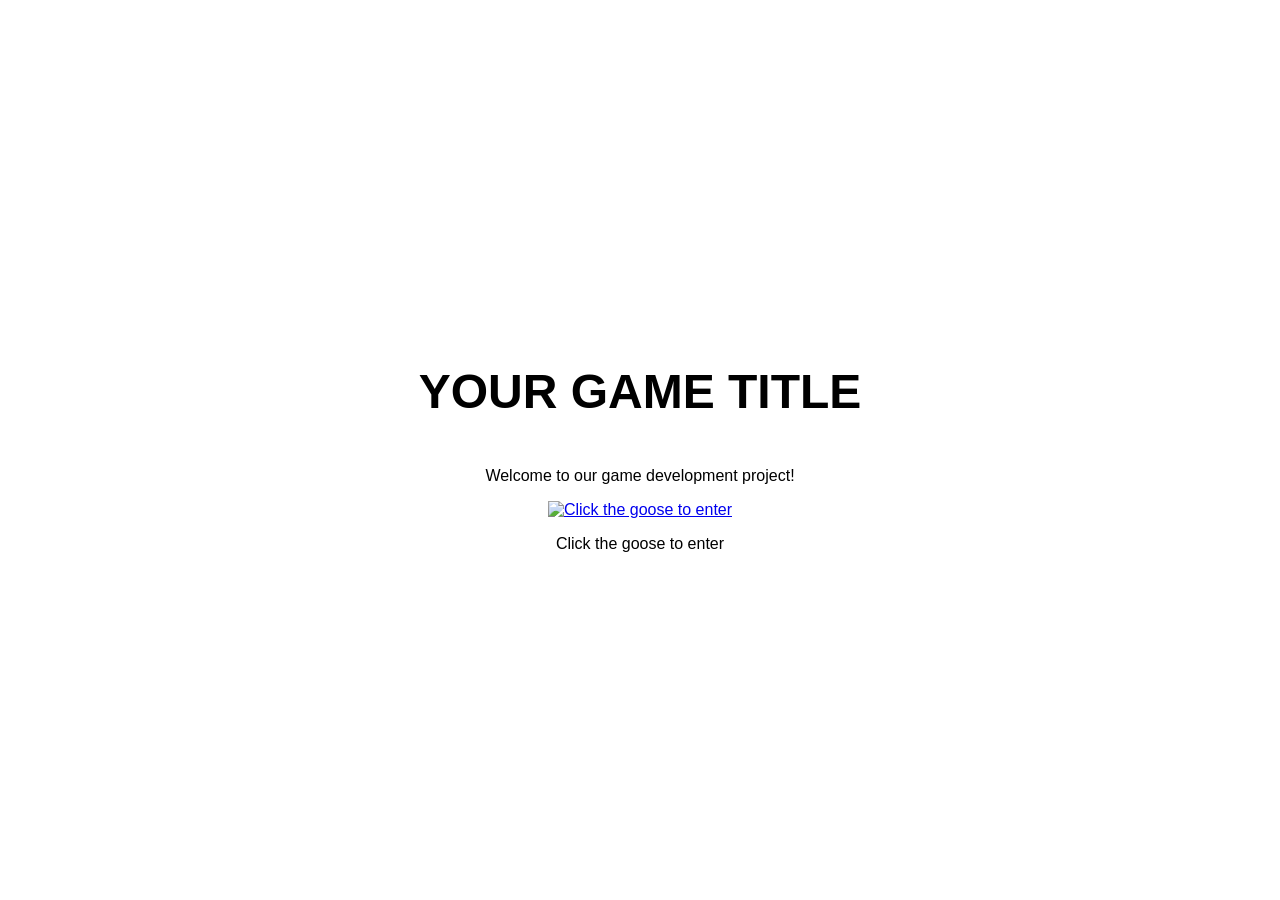
==== index.html @ 3ee68b10 "updated main screen + add document page" ====
<!DOCTYPE html>
<html lang="en">
<head>
    <meta charset="UTF-8">
    <meta name="viewport" content="width=device-width, initial-scale=1.0">
    <title>Our Game</title>
    <link rel="stylesheet" href="style.css">
</head>

<body>

    <main class="title-screen">

        <h1>YOUR GAME TITLE</h1>

        <p>Welcome to our game development project!</p>

        <a href="documents.html" class="goose-link">
            <img src="images/goose.png"
                 alt="Click the goose to enter"
                 class="goose-image">
        </a>

        <p>Click the goose to enter</p>

    </main>

</body>
</html>
---- style.css ----
/* General website settings */

* {
    box-sizing: border-box;
}

body {
    margin: 0;
    font-family: Arial, sans-serif;
}

/* TITLE SCREEN */

.title-screen {
    min-height: 100vh;
    display: flex;
    flex-direction: column;
    align-items: center;
    justify-content: center;
    text-align: center;
}

.title-screen h1 {
    font-size: 48px;
}

.goose-image {
    width: 250px;
    height: auto;
    cursor: pointer;
}

.goose-image:hover {
    transform: scale(1.05);
}

/* DOCUMENTS PAGE */

.documents-page {
    min-height: 100vh;
    padding: 30px;
}

.documents-page h1 {
    text-align: center;
}

/* TAB NAVIGATION */

.tab-container {
    display: flex;
    justify-content: center;
    flex-wrap: wrap;
    gap: 8px;
    margin: 30px 0;
}

.tab {
    padding: 12px 20px;
    border: 1px solid #888;
    cursor: pointer;
    background: #eeeeee;
    font-size: 15px;
}

.tab.active {
    background: #444444;
    color: white;
}

/* DOCUMENT CONTENT */

.document-content {
    display: none;
    padding: 25px;
    min-height: 400px;
    border: 1px solid #888;
}

.document-content.active {
    display: block;
}

/* BACK LINK */

.back-link {
    display: inline-block;
    margin-top: 25px;
    text-decoration: none;
}
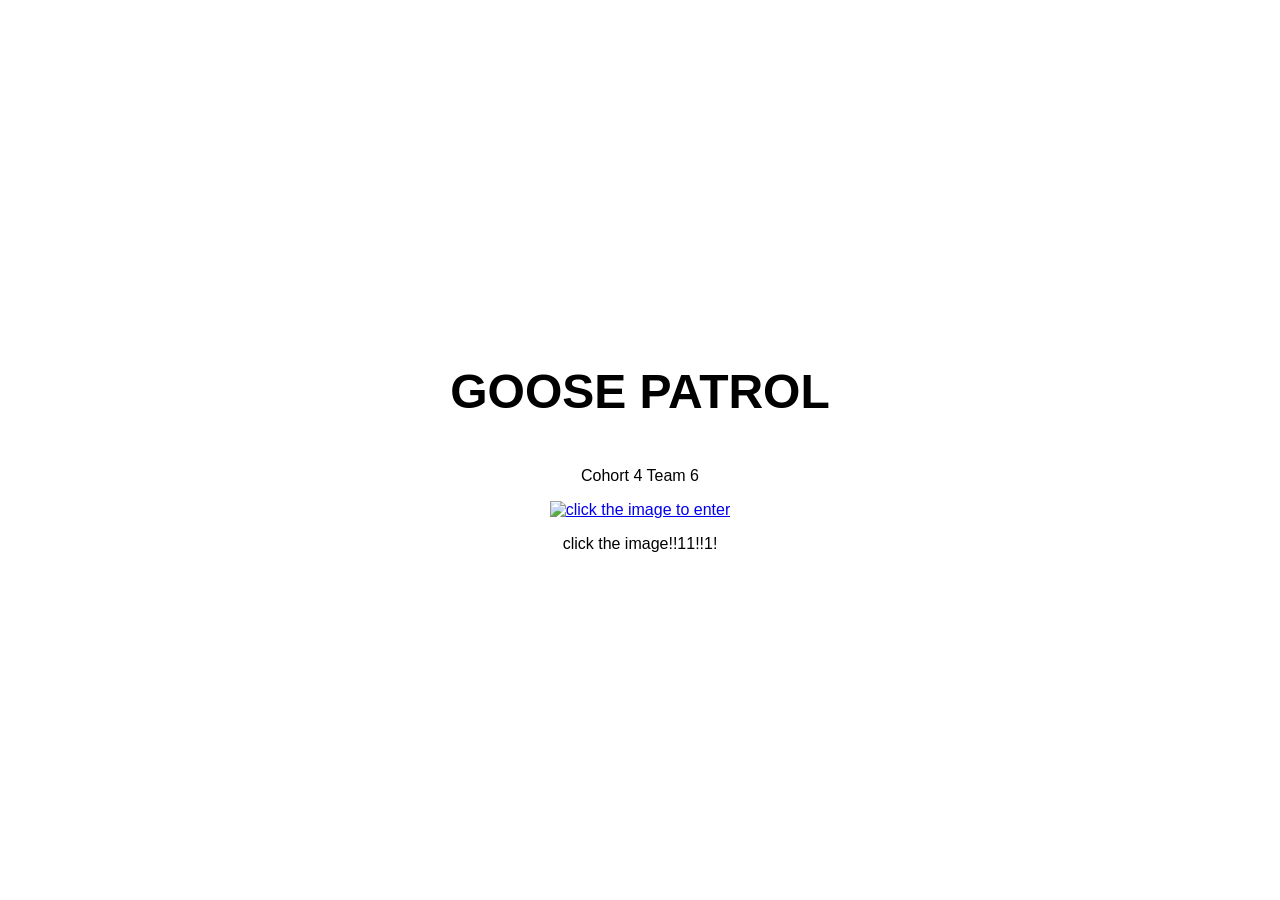
==== commit 9309da78: "update document tabs + labels" ====
--- a/index.html
+++ b/index.html
@@ -11,17 +11,17 @@
 
     <main class="title-screen">
 
-        <h1>YOUR GAME TITLE</h1>
+        <h1>GOOSE PATROL</h1>
 
-        <p>Welcome to our game development project!</p>
+        <p>Cohort 4 Team 6</p>
 
         <a href="documents.html" class="goose-link">
             <img src="images/goose.png"
-                 alt="Click the goose to enter"
+                 alt="click the image to enter"
                  class="goose-image">
         </a>
 
-        <p>Click the goose to enter</p>
+        <p>click the image!!11!!1!</p>
 
     </main>
 
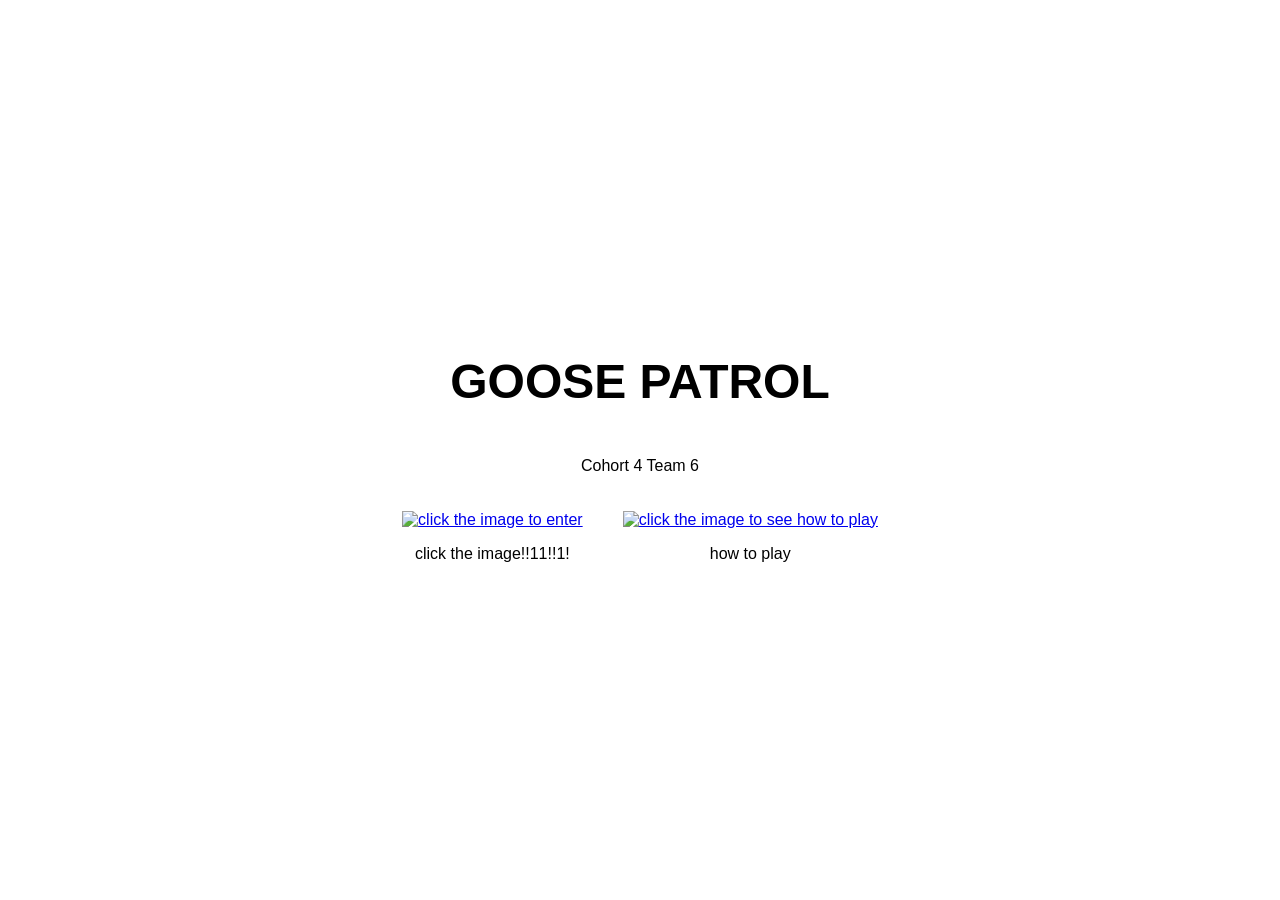
==== commit 5cadd248: "add controls page" ====
--- a/index.html
+++ b/index.html
@@ -15,16 +15,29 @@
 
         <p>Cohort 4 Team 6</p>
 
-        <a href="documents.html" class="goose-link">
-            <img src="images/goose.png"
-                 alt="click the image to enter"
-                 class="goose-image">
-        </a>
+        <div class="link-row">
 
-        <p>click the image!!11!!1!</p>
+            <div class="link-item">
+                <a href="documents.html" class="goose-link">
+                    <img src="images/goose.png"
+                         alt="click the image to enter"
+                         class="goose-image">
+                </a>
+                <p>click the image!!11!!1!</p>
+            </div>
+
+            <div class="link-item">
+                <a href="controls.html" class="goose-link">
+                    <img src="images/controls.png"
+                         alt="click the image to see how to play"
+                         class="goose-image">
+                </a>
+                <p>how to play</p>
+            </div>
+
+        </div>
 
     </main>
 
 </body>
-</html>
-
+</html>
--- a/style.css
+++ b/style.css
@@ -1,4 +1,3 @@
-
 /* General website settings */
 
 * {
@@ -33,6 +32,57 @@
 
 .goose-image:hover {
     transform: scale(1.05);
+}
+
+/* TITLE SCREEN LINKS */
+
+.link-row {
+    display: flex;
+    flex-wrap: wrap;
+    justify-content: center;
+    gap: 40px;
+    margin-top: 20px;
+}
+
+.link-item {
+    display: flex;
+    flex-direction: column;
+    align-items: center;
+}
+
+/* CONTROLS PAGE */
+
+.controls-page {
+    min-height: 100vh;
+    padding: 30px;
+    max-width: 800px;
+    margin: 0 auto;
+}
+
+.controls-page h1 {
+    text-align: center;
+}
+
+.info-block {
+    margin: 25px 0;
+    padding: 20px;
+    border: 1px solid #888;
+}
+
+.controls-table {
+    width: 100%;
+    border-collapse: collapse;
+}
+
+.controls-table th,
+.controls-table td {
+    border: 1px solid #888;
+    padding: 10px;
+    text-align: left;
+}
+
+.controls-table th {
+    background: #eeeeee;
 }
 
 /* DOCUMENTS PAGE */
@@ -88,4 +138,4 @@
     display: inline-block;
     margin-top: 25px;
     text-decoration: none;
-}
+}
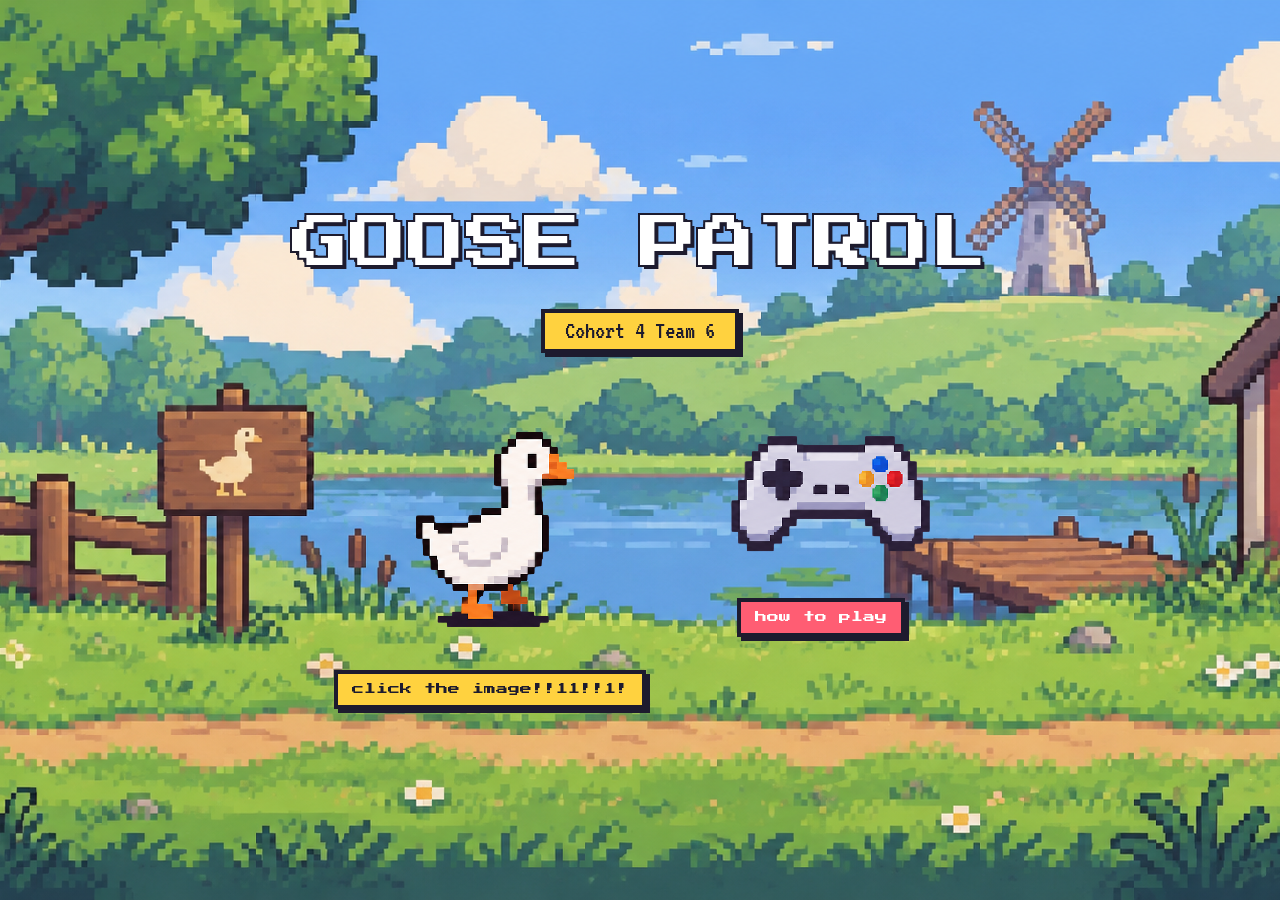
==== commit 97dfe03d: "added styling to website and more images for styling" ====
--- a/index.html
+++ b/index.html
@@ -4,6 +4,9 @@
     <meta charset="UTF-8">
     <meta name="viewport" content="width=device-width, initial-scale=1.0">
     <title>Our Game</title>
+    <link rel="preconnect" href="https://fonts.googleapis.com">
+    <link rel="preconnect" href="https://fonts.gstatic.com" crossorigin>
+    <link href="https://fonts.googleapis.com/css2?family=Press+Start+2P&family=VT323&display=swap" rel="stylesheet">
     <link rel="stylesheet" href="style.css">
 </head>
 
@@ -19,18 +22,20 @@
 
             <div class="link-item">
                 <a href="documents.html" class="goose-link">
-                    <img src="images/goose.png"
-                         alt="click the image to enter"
-                         class="goose-image">
+                    <span class="sprite">
+                        <img src="images/goose1.png" alt="click the image to enter" class="frame frame-a">
+                        <img src="images/goose2.png" alt="" aria-hidden="true" class="frame frame-b">
+                    </span>
                 </a>
                 <p>click the image!!11!!1!</p>
             </div>
 
             <div class="link-item">
                 <a href="controls.html" class="goose-link">
-                    <img src="images/controls.png"
-                         alt="click the image to see how to play"
-                         class="goose-image">
+                    <span class="sprite">
+                        <img src="images/control1.png" alt="click the image to see how to play" class="frame frame-a">
+                        <img src="images/control2.png" alt="" aria-hidden="true" class="frame frame-b">
+                    </span>
                 </a>
                 <p>how to play</p>
             </div>
--- a/style.css
+++ b/style.css
@@ -1,15 +1,52 @@
-/* General website settings */
-
-* {
-    box-sizing: border-box;
-}
+/* GOOSE PATROL - 16-bit theme. Fonts (Press Start 2P + VT323) are linked in each page's <head>. */
+
+:root {
+    --sky: #5ec8f2;
+    --grass: #7bd14a;
+    --grass-dark: #3f8f2f;
+    --sunny: #ffd23f;
+    --peach: #ff9f6b;
+    --coral: #ff5d73;
+    --pudding: #e8a33d;
+    --ink: #1d1b2e;
+    --ink-soft: #4b4a63;
+    --card: #fff8e1;
+    --border: #1d1b2e;
+    --shadow: 8px 8px 0 var(--border);
+    --shadow-small: 4px 4px 0 var(--border);
+    --font-display: "Press Start 2P", "Courier New", monospace;
+    --font-body: "VT323", "Courier New", monospace;
+}
+
+* { box-sizing: border-box; }
+
+img { image-rendering: pixelated; }
 
 body {
     margin: 0;
-    font-family: Arial, sans-serif;
-}
-
-/* TITLE SCREEN */
+    font-family: var(--font-body);
+    font-size: 1.45rem;
+    line-height: 1.25;
+    color: var(--ink);
+    background: var(--sky) url("images/background.png") center / cover no-repeat fixed;
+    image-rendering: pixelated;
+}
+
+h1, h2, h3, h4 { font-family: var(--font-display); line-height: 1.5; font-weight: 400; }
+
+h1 {
+    font-size: clamp(1.4rem, 5vw, 2.6rem);
+    color: #fff;
+    text-shadow: 4px 4px 0 var(--ink), -2px -2px 0 var(--ink), 2px -2px 0 var(--ink), -2px 2px 0 var(--ink);
+}
+h2 { font-size: 1.1rem; }
+h3 { font-size: 0.9rem; }
+h4 { font-size: 0.8rem; }
+
+a { color: #1c5fd1; }
+a:focus-visible, .tab:focus-visible { outline: 4px solid var(--coral); outline-offset: 4px; }
+
+/* ---------- Title screen ---------- */
 
 .title-screen {
     min-height: 100vh;
@@ -18,124 +55,254 @@
     align-items: center;
     justify-content: center;
     text-align: center;
-}
-
-.title-screen h1 {
-    font-size: 48px;
-}
-
-.goose-image {
-    width: 250px;
-    height: auto;
+    padding: 30px 20px 60px;
+}
+
+.title-screen h1 { font-size: clamp(1.8rem, 7vw, 3.6rem); margin-bottom: 0.4em; }
+
+.title-screen > p {
+    font-size: 1.6rem;
+    background: var(--sunny);
+    border: 4px solid var(--border);
+    padding: 2px 20px;
+    box-shadow: var(--shadow-small);
+    margin-top: 0;
+}
+
+.link-row { display: flex; flex-wrap: wrap; justify-content: center; gap: 50px; margin-top: 30px; }
+
+.link-item { position: relative; display: flex; flex-direction: column; align-items: center; }
+
+.goose-link { display: inline-block; }
+
+/* two-frame sprite: frame 2 sits on top and blinks on and off */
+.sprite { position: relative; display: block; width: 250px; }
+.sprite .frame { display: block; width: 100%; height: auto; }
+.sprite .frame-a { animation: sprite-flip-a 0.8s steps(1, end) infinite; }
+.sprite .frame-b {
+    position: absolute;
+    inset: 0;
+    opacity: 0;
+    animation: sprite-flip-b 0.8s steps(1, end) infinite;
+}
+.goose-link:hover .frame,
+.goose-link:focus-visible .frame { animation-duration: 0.3s; }
+.goose-link:hover .sprite { transform: translateY(-8px); }
+
+/* the two frames take turns: A is shown first half, B second half */
+@keyframes sprite-flip-a {
+    0%   { opacity: 1; }
+    50%  { opacity: 0; }
+}
+@keyframes sprite-flip-b {
+    0%   { opacity: 0; }
+    50%  { opacity: 1; }
+}
+
+.link-item p {
+    font-family: var(--font-display);
+    font-size: 0.75rem;
+    background: var(--sunny);
+    border: 4px solid var(--border);
+    padding: 8px 14px;
+    box-shadow: var(--shadow-small);
+    margin: 16px 0 0;
+}
+.link-item:nth-child(2) p { background: var(--coral); color: #fff; }
+
+/* ---------- Controls page ---------- */
+
+.controls-page, .documents-page { min-height: 100vh; padding: 40px 20px 70px; margin: 0 auto; }
+.controls-page { max-width: 820px; }
+.documents-page { max-width: 1200px; }
+.controls-page h1, .documents-page h1 { text-align: center; }
+
+.info-block {
+    margin: 28px 0;
+    padding: 26px 30px;
+    background: var(--card);
+    border: 4px solid var(--border);
+    box-shadow: var(--shadow);
+}
+
+.info-block h2 {
+    margin-top: 0;
+    display: inline-block;
+    background: var(--grass);
+    border: 4px solid var(--border);
+    padding: 6px 16px;
+    box-shadow: var(--shadow-small);
+}
+.info-block:nth-of-type(2) h2 { background: var(--sunny); }
+.info-block:nth-of-type(3) h2 { background: var(--peach); }
+.info-block p { margin: 14px 0 0; }
+
+/* ---------- Tables ---------- */
+
+.controls-table { width: 100%; border-collapse: collapse; border: 4px solid var(--border); background: #fff; }
+.controls-table th, .controls-table td { padding: 10px 14px; text-align: left; border: 2px solid var(--border); }
+.controls-table th { background: var(--grass); font-family: var(--font-display); font-size: 0.75rem; font-weight: 400; }
+.controls-table tbody tr:nth-child(even) { background: #fff1c9; }
+.controls-table tbody tr:hover { background: #d6f5b8; }
+.controls-table td:first-child { white-space: nowrap; }
+
+/* ---------- Mechanics list ---------- */
+
+.mechanics-list { list-style: none; margin: 16px 0 0; padding: 0; display: grid; gap: 12px; }
+
+.mechanics-list li {
+    position: relative;
+    padding: 10px 16px 10px 48px;
+    background: #fff;
+    border: 4px solid var(--border);
+    box-shadow: var(--shadow-small);
+}
+
+/* square pixel bullets */
+.mechanics-list li::before {
+    content: "";
+    position: absolute;
+    left: 16px;
+    top: 14px;
+    width: 16px;
+    height: 16px;
+    background: var(--pudding);
+    border: 3px solid var(--border);
+}
+.mechanics-list li:nth-child(2)::before { background: var(--coral); }
+.mechanics-list li:nth-child(3)::before { background: var(--sky); }
+
+.hidden-title { margin: 26px 0 0; color: var(--ink-soft); }
+.hidden-title::after { content: " ???"; }
+
+.hidden-events li {
+    background: repeating-linear-gradient(90deg, #fff8e1 0 16px, #ffe9a8 16px 32px);
+}
+.hidden-events li:nth-child(1)::before { background: var(--grass-dark); }
+.hidden-events li:nth-child(2)::before { background: var(--peach); }
+
+/* ---------- Documents page ---------- */
+
+.tab-container { display: flex; justify-content: center; flex-wrap: wrap; gap: 14px; margin: 30px 0 24px; }
+
+.tab {
+    font-family: var(--font-display);
+    font-size: 0.65rem;
+    line-height: 1.5;
+    padding: 12px 16px;
+    color: var(--ink);
+    background: var(--card);
+    border: 4px solid var(--border);
+    box-shadow: var(--shadow-small);
     cursor: pointer;
 }
-
-.goose-image:hover {
-    transform: scale(1.05);
-}
-
-/* TITLE SCREEN LINKS */
-
-.link-row {
-    display: flex;
-    flex-wrap: wrap;
-    justify-content: center;
-    gap: 40px;
-    margin-top: 20px;
-}
-
-.link-item {
-    display: flex;
-    flex-direction: column;
-    align-items: center;
-}
-
-/* CONTROLS PAGE */
-
-.controls-page {
-    min-height: 100vh;
-    padding: 30px;
-    max-width: 800px;
-    margin: 0 auto;
-}
-
-.controls-page h1 {
-    text-align: center;
-}
-
-.info-block {
-    margin: 25px 0;
-    padding: 20px;
-    border: 1px solid #888;
-}
-
-.controls-table {
-    width: 100%;
-    border-collapse: collapse;
-}
-
-.controls-table th,
-.controls-table td {
-    border: 1px solid #888;
-    padding: 10px;
-    text-align: left;
-}
-
-.controls-table th {
-    background: #eeeeee;
-}
-
-/* DOCUMENTS PAGE */
-
-.documents-page {
-    min-height: 100vh;
-    padding: 30px;
-}
-
-.documents-page h1 {
-    text-align: center;
-}
-
-/* TAB NAVIGATION */
-
-.tab-container {
-    display: flex;
-    justify-content: center;
-    flex-wrap: wrap;
-    gap: 8px;
-    margin: 30px 0;
-}
-
-.tab {
-    padding: 12px 20px;
-    border: 1px solid #888;
-    cursor: pointer;
-    background: #eeeeee;
-    font-size: 15px;
-}
-
-.tab.active {
-    background: #444444;
-    color: white;
-}
-
-/* DOCUMENT CONTENT */
+.tab:nth-child(2n) { background: #d6f5b8; }
+.tab:nth-child(3n) { background: #ffe9a8; }
+.tab:hover { background: var(--sunny); transform: translateY(-4px); }
+.tab.active { background: var(--coral); color: #fff; box-shadow: none; transform: translate(4px, 4px); }
 
 .document-content {
     display: none;
-    padding: 25px;
+    padding: 32px 34px;
     min-height: 400px;
-    border: 1px solid #888;
-}
-
-.document-content.active {
+    background: var(--card);
+    border: 4px solid var(--border);
+    box-shadow: var(--shadow);
+}
+.document-content.active { display: block; }
+
+.document-content h2 {
+    margin-top: 0;
+    display: inline-block;
+    background: var(--sunny);
+    border: 4px solid var(--border);
+    padding: 6px 16px;
+    box-shadow: var(--shadow-small);
+}
+
+#doc2 h3, #doc3 h3 {
+    margin-top: 34px;
+    display: inline-block;
+    background: #bfe9ff;
+    border: 3px solid var(--border);
+    padding: 4px 12px;
+}
+#doc2 h4 { margin-top: 26px; color: var(--ink-soft); }
+
+/* placeholder text looks like a to-do note */
+.document-content > p:only-of-type {
+    display: inline-block;
+    padding: 6px 16px;
+    background: #ffe9a8;
+    border: 3px dashed var(--border);
+}
+
+/* ---------- Back link ---------- */
+
+.back-link {
+    display: inline-block;
+    margin-top: 30px;
+    padding: 12px 20px;
+    font-family: var(--font-display);
+    font-size: 0.75rem;
+    text-decoration: none;
+    color: var(--ink);
+    background: var(--sunny);
+    border: 4px solid var(--border);
+    box-shadow: var(--shadow-small);
+}
+.back-link::before { content: "< "; }
+.back-link:hover { background: var(--peach); transform: translateY(-4px); }
+
+/* ---------- Gantt + UML figures ---------- */
+
+.gantt-timeline, .uml-timeline { display: flex; flex-direction: column; gap: 30px; margin: 20px 0 30px; }
+
+.gantt-snapshot, .uml-figure {
+    margin: 0 0 20px;
+    padding: 18px;
+    background: #fff;
+    border: 4px solid var(--border);
+    box-shadow: var(--shadow-small);
+}
+.gantt-snapshot { margin: 0; }
+.gantt-snapshot:hover, .uml-figure:hover { transform: translateY(-4px); }
+
+.gantt-date, .uml-title {
+    display: inline-block;
+    margin-bottom: 12px;
+    padding: 4px 12px;
+    font-family: var(--font-display);
+    font-size: 0.7rem;
+    background: var(--grass);
+    border: 3px solid var(--border);
+}
+.uml-title { background: #d6f5b8; }
+
+.gantt-image, .uml-image { display: block; max-width: 100%; height: auto; border: 3px solid var(--border); }
+.uml-image { max-height: 700px; width: auto; }
+
+/* ---------- Pixel grass strip (no emojis) ---------- */
+
+.controls-page::after, .documents-page::after {
+    content: "";
     display: block;
-}
-
-/* BACK LINK */
-
-.back-link {
-    display: inline-block;
-    margin-top: 25px;
-    text-decoration: none;
+    height: 24px;
+    margin-top: 40px;
+    border: 4px solid var(--border);
+    background: repeating-linear-gradient(90deg, var(--grass) 0 16px, var(--grass-dark) 16px 32px);
+}
+
+/* ---------- Small screens + reduced motion ---------- */
+
+@media (max-width: 600px) {
+    .info-block, .document-content { padding: 20px; }
+    .sprite { width: 180px; }
+    .link-row { gap: 30px; }
+    .tab { font-size: 0.55rem; padding: 10px; }
+    .controls-table th, .controls-table td { padding: 8px; font-size: 1.2rem; }
+}
+
+@media (prefers-reduced-motion: reduce) {
+    * { animation: none !important; transition: none !important; }
 }
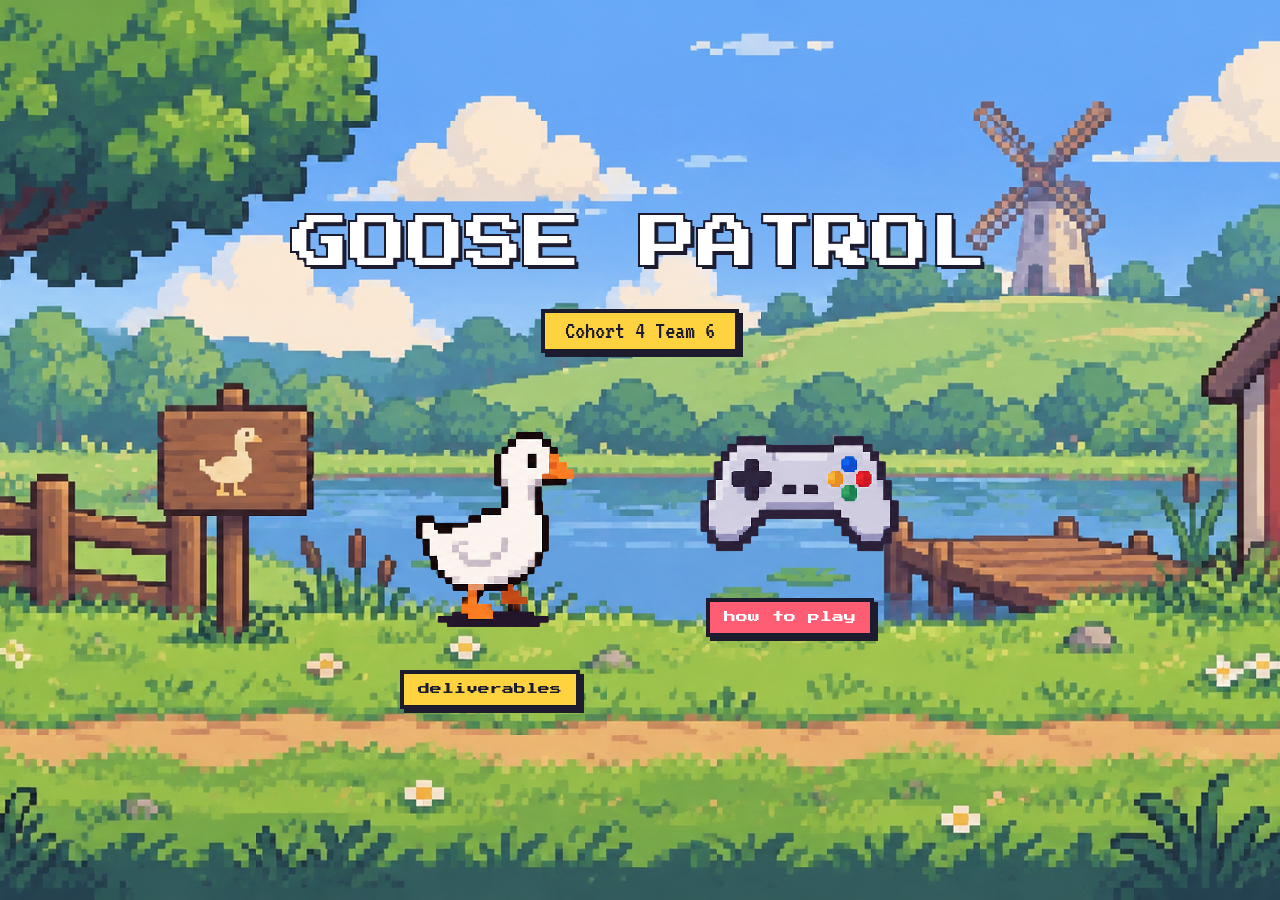
==== commit 3c5a5c00: "update label in index.html" ====
--- a/index.html
+++ b/index.html
@@ -27,7 +27,7 @@
                         <img src="images/goose2.png" alt="" aria-hidden="true" class="frame frame-b">
                     </span>
                 </a>
-                <p>click the image!!11!!1!</p>
+                <p>deliverables</p>
             </div>
 
             <div class="link-item">
